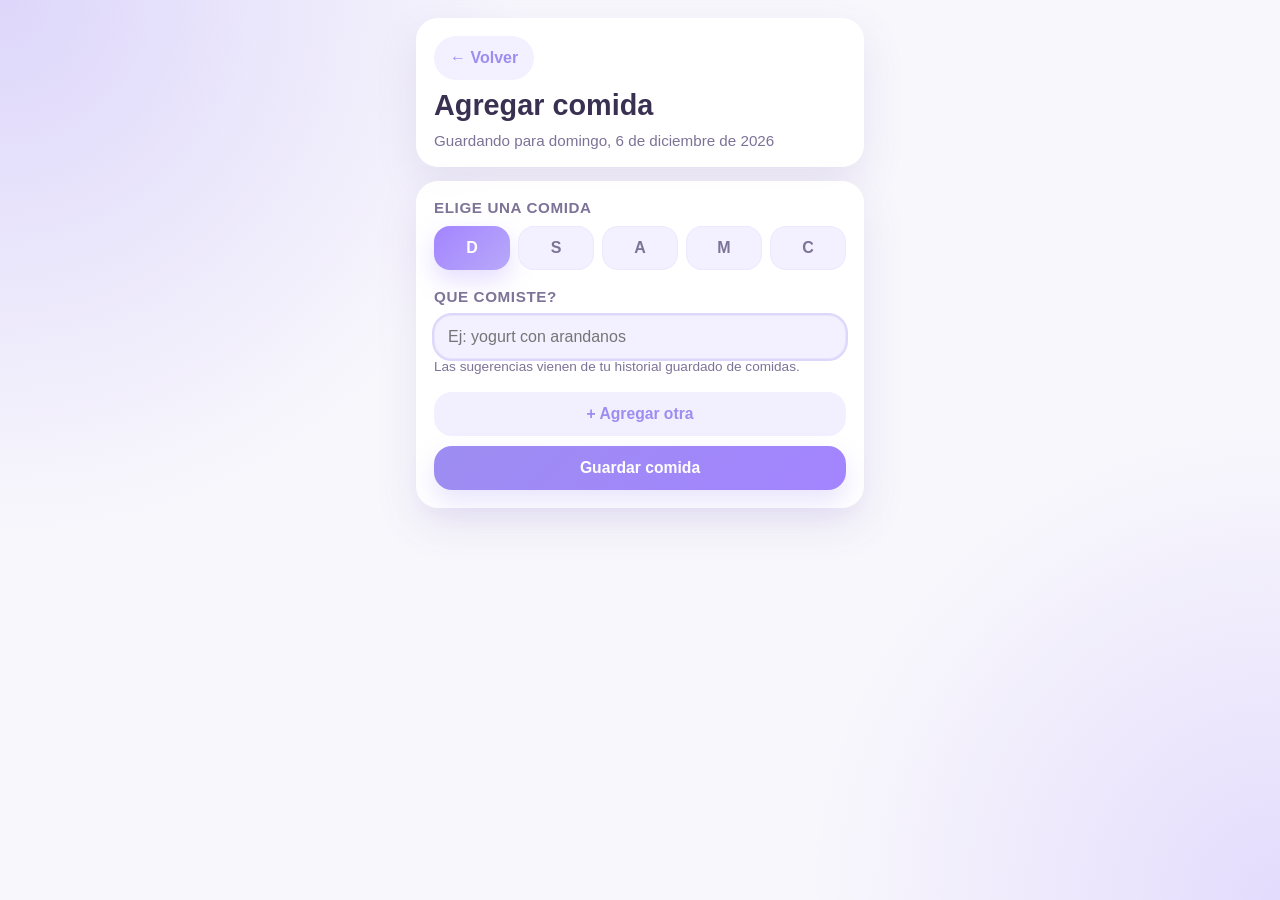
==== add-item.html @ 1f5be571 "primera versión completa" ====
<!DOCTYPE html>
<html lang="es">
<head>
  <meta charset="UTF-8">
  <meta name="viewport" content="width=device-width, initial-scale=1.0, viewport-fit=cover">
  <meta name="theme-color" content="#9d8df1">
  <meta name="apple-mobile-web-app-capable" content="yes">
  <meta name="apple-mobile-web-app-status-bar-style" content="default">
  <meta name="apple-mobile-web-app-title" content="Food Tracker">
  <title>Agregar comida</title>
  <link rel="manifest" href="manifest.webmanifest">
  <link rel="apple-touch-icon" href="assets/icons/icon-180.png">
  <link rel="stylesheet" href="styles.css">
</head>
<body class="page-food">
  <main class="app-shell">
    <section class="header-card">
      <a class="back-link" href="index.html">&larr; Volver</a>
      <h1>Agregar comida</h1>
      <p class="subcopy" id="dateLabel"></p>
    </section>

    <section class="form-card">
      <div>
        <p class="section-title">Elige una comida</p>
        <div class="meal-group" id="mealGroup">
          <div class="meal-option"><input checked id="meal-d" name="meal" type="radio" value="d"><label for="meal-d">d</label></div>
          <div class="meal-option"><input id="meal-s" name="meal" type="radio" value="s"><label for="meal-s">s</label></div>
          <div class="meal-option"><input id="meal-a" name="meal" type="radio" value="a"><label for="meal-a">a</label></div>
          <div class="meal-option"><input id="meal-m" name="meal" type="radio" value="m"><label for="meal-m">m</label></div>
          <div class="meal-option"><input id="meal-c" name="meal" type="radio" value="c"><label for="meal-c">c</label></div>
        </div>
      </div>

      <div>
        <p class="section-title">Que comiste?</p>
        <div class="inputs-stack" id="inputsStack"></div>
        <p class="hint">Las sugerencias vienen de tu historial guardado de comidas.</p>
      </div>

      <div class="button-row">
        <button class="ghost-button" id="addAnotherBtn" type="button">+ Agregar otra</button>
        <button class="save-button" id="saveBtn" type="button">Guardar comida</button>
      </div>
    </section>
  </main>

  <script src="js/shared.js"></script>
  <script src="js/pwa.js"></script>
  <script src="js/add-item.js"></script>
</body>
</html>
---- styles.css ----
:root {
  --bg: #f8f7fc;
  --panel: rgba(255, 255, 255, 0.94);
  --panel-strong: #ffffff;
  --panel-soft: #f3f0ff;
  --primary: #9d8df1;
  --secondary: #b8a9f9;
  --food: #a384ff;
  --symptom: #e2a0ff;
  --text: #3a3052;
  --muted: #7d7397;
  --shadow: 0 16px 40px rgba(118, 101, 180, 0.14);
  --radius-lg: 22px;
  --radius-md: 18px;
}

* {
  box-sizing: border-box;
  -webkit-tap-highlight-color: transparent;
}

html {
  scroll-behavior: smooth;
}

body {
  margin: 0;
  min-height: 100vh;
  font-family: "Trebuchet MS", "Segoe UI", sans-serif;
  color: var(--text);
}

body.page-home {
  background:
    radial-gradient(circle at top left, rgba(184, 169, 249, 0.4), transparent 34%),
    radial-gradient(circle at top right, rgba(226, 160, 255, 0.28), transparent 26%),
    var(--bg);
}

body.page-food {
  background:
    radial-gradient(circle at top left, rgba(184, 169, 249, 0.42), transparent 34%),
    radial-gradient(circle at bottom right, rgba(163, 132, 255, 0.24), transparent 30%),
    var(--bg);
}

body.page-symptom {
  background:
    radial-gradient(circle at top right, rgba(226, 160, 255, 0.36), transparent 34%),
    radial-gradient(circle at bottom left, rgba(184, 169, 249, 0.28), transparent 30%),
    var(--bg);
}

body.page-insights {
  background:
    radial-gradient(circle at top left, rgba(157, 141, 241, 0.34), transparent 34%),
    radial-gradient(circle at bottom right, rgba(99, 195, 178, 0.2), transparent 32%),
    var(--bg);
}

h1,
p {
  margin: 0;
}

.app-shell {
  max-width: 480px;
  min-height: 100vh;
  margin: 0 auto;
  padding: 18px 16px 24px;
  display: flex;
  flex-direction: column;
  gap: 14px;
}

.card-surface {
  background: var(--panel);
  border-radius: var(--radius-lg);
  box-shadow: var(--shadow);
  backdrop-filter: blur(10px);
}

.top-card,
.calendar-card,
.timeline-card,
.header-card,
.form-card {
  background: var(--panel);
  border-radius: var(--radius-lg);
  box-shadow: var(--shadow);
  backdrop-filter: blur(10px);
}

body.page-home .top-card,
body.page-home .calendar-card,
body.page-home .timeline-card {
  background: rgba(255, 255, 255, 0.92);
}

.top-card,
.header-card {
  padding: 18px;
  display: flex;
  flex-direction: column;
}

.top-card {
  gap: 14px;
}

.top-card-meta {
  display: flex;
  align-items: center;
  justify-content: space-between;
  gap: 12px;
}

.header-card {
  gap: 10px;
}

.eyebrow {
  font-size: 0.82rem;
  color: var(--muted);
  letter-spacing: 0.04em;
  text-transform: uppercase;
}

h1 {
  font-size: 1.8rem;
  line-height: 1.1;
}

.selected-date,
.subcopy {
  color: var(--muted);
  font-size: 0.95rem;
}

.action-row {
  display: grid;
  grid-template-columns: 1fr 1fr;
  gap: 12px;
}

.action-link,
.month-button,
.day-button,
.back-link,
.ghost-button,
.save-button,
.meal-option label,
.suggestion-pill,
.text-input {
  min-height: 44px;
}

.settings-link,
.action-link,

.danger-button {
  background: rgba(211, 83, 111, 0.14);
  color: #b63a57;
}
.back-link {
  text-decoration: none;
}

.insight-link {
  display: inline-flex;
  align-items: center;
  justify-content: center;
}

.settings-link,
.action-link,
.month-button,
.day-button,
.ghost-button,
.save-button,
.meal-option label,
.suggestion-pill {
  border: 0;
  cursor: pointer;
  text-decoration: none;
}

.action-link {
  padding: 13px 14px;
  border-radius: 18px;
  background: linear-gradient(135deg, var(--primary), var(--secondary));
  color: #fff;
  font-weight: 700;
  font-size: 0.96rem;
  text-align: center;
  box-shadow: 0 10px 24px rgba(157, 141, 241, 0.25);
}

.settings-link {
  display: inline-flex;
  align-items: center;
  justify-content: center;
  width: 44px;
  padding: 11px;
  border-radius: 999px;
  background: var(--panel-soft);
  color: var(--primary);
  font-size: 1.1rem;
  line-height: 1;
  font-weight: 700;
}

.calendar-card,
.form-card,
.timeline-card {
  display: flex;
  flex-direction: column;
}

.calendar-card {
  padding: 16px;
  gap: 14px;
}

.calendar-header {
  display: flex;
  align-items: center;
  justify-content: space-between;
  gap: 10px;
}

.calendar-header h2 {
  margin: 0;
  font-size: 1.1rem;
}

.month-button {
  width: 44px;
  border-radius: 14px;
  background: var(--panel-soft);
  color: var(--primary);
  font-size: 1.2rem;
  font-weight: 700;
}

.weekday-row,
.calendar-grid {
  display: grid;
  grid-template-columns: repeat(7, 1fr);
  gap: 8px;
}

.weekday {
  text-align: center;
  font-size: 0.76rem;
  color: var(--muted);
  font-weight: 700;
  padding-bottom: 4px;
  text-transform: uppercase;
}

.day-button {
  position: relative;
  padding: 8px 0 10px;
  border-radius: 16px;
  background: var(--panel-soft);
  color: var(--text);
  display: flex;
  flex-direction: column;
  align-items: center;
  justify-content: center;
  gap: 6px;
  min-height: 64px;
  font-size: 0.95rem;
  font-weight: 700;
}

.day-button.outside-month {
  opacity: 0.35;
}

.day-button.selected {
  background: linear-gradient(180deg, rgba(157, 141, 241, 0.2), rgba(184, 169, 249, 0.35));
  outline: 2px solid rgba(157, 141, 241, 0.38);
}

.day-button.today .day-number {
  color: var(--primary);
}

.day-markers {
  min-height: 10px;
  display: flex;
  align-items: center;
  gap: 4px;
}

.marker {
  width: 8px;
  height: 8px;
  border-radius: 50%;
}

.marker.food {
  background: var(--food);
}

.marker.symptom {
  background: var(--symptom);
}

.timeline-card {
  padding: 16px;
  gap: 14px;
  flex: 1;
  min-height: 0;
}

.timeline-header {
  display: flex;
  align-items: baseline;
  justify-content: space-between;
  gap: 12px;
}

.timeline-header h3,
.timeline-header p {
  margin: 0;
}

.timeline-header p {
  color: var(--muted);
  font-size: 0.9rem;
}

.timeline-list {
  overflow-y: auto;
  flex: 1;
  min-height: 220px;
  padding-right: 2px;
  display: flex;
  flex-direction: column;
  gap: 12px;
  scroll-behavior: smooth;
}

.timeline-entry,
.timeline-empty {
  border-radius: var(--radius-md);
  background: var(--panel-soft);
  padding: 14px;
}

.timeline-entry {
  display: flex;
  flex-direction: column;
  gap: 8px;
}

.timeline-entry.food {
  border-left: 5px solid var(--food);
}

.timeline-entry.symptom {
  border-left: 5px solid var(--symptom);
}

.timeline-topline {
  display: flex;
  justify-content: space-between;
  gap: 12px;
  align-items: center;
}

.entry-type,
.entry-meal {
  font-size: 0.82rem;
  font-weight: 700;
  letter-spacing: 0.02em;
}

.entry-type {
  padding: 6px 10px;
  border-radius: 999px;
  background: rgba(255, 255, 255, 0.9);
}

.entry-meal {
  color: var(--muted);
  text-transform: uppercase;
}

.entry-items {
  margin: 0;
  padding-left: 18px;
  display: flex;
  flex-direction: column;
  gap: 4px;
}

.timeline-empty {
  text-align: center;
  color: var(--muted);
  min-height: 140px;
  display: grid;
  place-items: center;
  padding: 24px;
}

.back-link {
  display: inline-flex;
  width: fit-content;
  align-items: center;
  justify-content: center;
  padding: 11px 16px;
  border-radius: 999px;
  background: var(--panel-soft);
  color: var(--primary);
  font-weight: 700;
}

.form-card {
  padding: 18px;
  gap: 18px;
}

.section-title {
  margin-bottom: 10px;
  font-size: 0.95rem;
  color: var(--muted);
  font-weight: 700;
  text-transform: uppercase;
  letter-spacing: 0.04em;
}

.meal-group {
  display: grid;
  grid-template-columns: repeat(5, 1fr);
  gap: 8px;
}

.meal-option input {
  position: absolute;
  opacity: 0;
  pointer-events: none;
}

.meal-option label {
  display: flex;
  align-items: center;
  justify-content: center;
  border-radius: 16px;
  background: var(--panel-soft);
  color: var(--muted);
  font-weight: 800;
  text-transform: uppercase;
  box-shadow: inset 0 0 0 1px rgba(157, 141, 241, 0.08);
}

body.page-food .meal-option input:checked + label {
  background: linear-gradient(135deg, var(--food), var(--secondary));
  color: #fff;
  box-shadow: 0 10px 24px rgba(163, 132, 255, 0.28);
}

body.page-symptom .meal-option input:checked + label {
  background: linear-gradient(135deg, var(--symptom), var(--secondary));
  color: #fff;
  box-shadow: 0 10px 24px rgba(226, 160, 255, 0.28);
}

.inputs-stack {
  display: flex;
  flex-direction: column;
  gap: 14px;
}

.input-block {
  position: relative;
  display: flex;
  flex-direction: column;
  gap: 8px;
}

.text-input {
  width: 100%;
  border: 0;
  border-radius: var(--radius-md);
  background: var(--panel-soft);
  padding: 0 14px;
  font-size: 1rem;
  color: var(--text);
  box-shadow: inset 0 0 0 1px rgba(157, 141, 241, 0.12);
}

body.page-food .text-input:focus {
  outline: 2px solid rgba(157, 141, 241, 0.35);
}

body.page-symptom .text-input:focus {
  outline: 2px solid rgba(226, 160, 255, 0.35);
}

.suggestions {
  display: none;
  flex-wrap: wrap;
  gap: 8px;
  padding: 2px;
}

.suggestions.visible {
  display: flex;
}

body.page-food .suggestion-pill {
  border-radius: 999px;
  padding: 10px 14px;
  background: rgba(163, 132, 255, 0.14);
  color: var(--food);
  font-weight: 700;
}

body.page-symptom .suggestion-pill {
  border-radius: 999px;
  padding: 10px 14px;
  background: rgba(226, 160, 255, 0.18);
  color: #8d55c2;
  font-weight: 700;
}

.button-row {
  display: flex;
  flex-direction: column;
  gap: 10px;
}

.settings-stats {
  display: flex;
  flex-direction: column;
  gap: 12px;
}

.settings-tools {
  display: flex;
  flex-direction: column;
  gap: 12px;
  margin-top: 8px;
}

.settings-stats-header {
  display: flex;
  align-items: baseline;
  justify-content: space-between;
  gap: 12px;
}

.settings-stats-header .section-title {
  margin-bottom: 0;
}

.settings-storage-note {
  font-size: 0.84rem;
  color: var(--muted);
  text-align: right;
}

.settings-helper,
.settings-feedback {
  font-size: 0.84rem;
  color: var(--muted);
}

.settings-feedback {
  min-height: 1.2em;
}

.settings-feedback.is-error {
  color: #b63a57;
}

.settings-stats-grid {
  display: grid;
  grid-template-columns: repeat(2, minmax(0, 1fr));
  gap: 10px;
}

.settings-stat-card {
  border-radius: var(--radius-md);
  background: var(--panel-soft);
  padding: 14px;
}

.settings-stat-card strong {
  display: block;
  font-size: 1.25rem;
}

.settings-stat-card span {
  display: block;
  margin-top: 4px;
  color: var(--muted);
  font-size: 0.85rem;
}

.ghost-button,
.save-button {
  width: 100%;
  border-radius: 18px;
  font-size: 0.98rem;
  font-weight: 800;
  padding: 13px 16px;
}

body.page-home .ghost-button {
  background: rgba(184, 169, 249, 0.18);
  color: var(--primary);
}

body.page-insights .ghost-button {
  background: rgba(157, 141, 241, 0.14);
  color: var(--primary);
}

body.page-food .ghost-button {
  background: rgba(184, 169, 249, 0.18);
  color: var(--primary);
}

body.page-symptom .ghost-button {
  background: rgba(226, 160, 255, 0.16);
  color: #8d55c2;
}

body.page-home .ghost-button.danger-button,
.danger-button {
  background: rgba(211, 83, 111, 0.14);
  color: #b63a57;
}

.ghost-button[disabled] {
  opacity: 0.55;
}

.settings-credit {
  margin: 0;
  font-size: 0.92rem;
  color: var(--muted);
  text-align: center;
}

.settings-credit a {
  color: var(--primary);
  font-weight: 700;
  text-decoration: none;
}

.settings-version {
  margin: -8px 0 0;
  font-size: 0.84rem;
  color: var(--muted);
  text-align: center;
}

@media (max-width: 360px) {
  .settings-stats-grid {
    grid-template-columns: 1fr;
  }

  .settings-stats-header {
    flex-direction: column;
    align-items: flex-start;
  }

  .settings-storage-note {
    text-align: left;
  }
}

body.page-food .save-button {
  background: linear-gradient(135deg, var(--primary), var(--food));
  color: #fff;
  box-shadow: 0 12px 26px rgba(157, 141, 241, 0.24);
}

body.page-symptom .save-button {
  background: linear-gradient(135deg, var(--primary), var(--symptom));
  color: #fff;
  box-shadow: 0 12px 26px rgba(184, 120, 224, 0.24);
}

.hint {
  font-size: 0.85rem;
  color: var(--muted);
}

.summary-grid,
.filter-grid,
.metric-grid {
  display: grid;
  gap: 12px;
}

.summary-grid,
.metric-grid {
  grid-template-columns: repeat(3, minmax(0, 1fr));
}

.filter-grid {
  grid-template-columns: repeat(3, minmax(0, 1fr));
}

.summary-pill,
.metric-card {
  border-radius: var(--radius-md);
  background: var(--panel-soft);
  padding: 14px;
}

.summary-pill strong,
.metric-card strong {
  display: block;
  font-size: 1.1rem;
}

.summary-pill span,
.metric-card span,
.field-label,
.matrix-help,
.detail-copy,
.example-list,
.empty-panel {
  color: var(--muted);
}

.field-stack {
  display: flex;
  flex-direction: column;
  gap: 8px;
}

.field-label {
  font-size: 0.82rem;
  font-weight: 700;
  letter-spacing: 0.03em;
  text-transform: uppercase;
}

select.text-input {
  appearance: none;
}

.matrix-section,
.detail-section {
  display: flex;
  flex-direction: column;
  gap: 14px;
}

.matrix-wrap {
  overflow: auto;
  border-radius: var(--radius-md);
  background: var(--panel-soft);
}

.correlation-matrix {
  width: 100%;
  min-width: 580px;
  border-collapse: separate;
  border-spacing: 0;
}

.correlation-matrix th,
.correlation-matrix td {
  min-width: 108px;
  padding: 0;
  border-bottom: 1px solid rgba(157, 141, 241, 0.12);
  border-right: 1px solid rgba(157, 141, 241, 0.12);
}

.correlation-matrix th {
  position: sticky;
  top: 0;
  z-index: 2;
  background: rgba(255, 255, 255, 0.96);
}

.correlation-matrix th:first-child {
  left: 0;
  z-index: 3;
}

.row-label {
  position: sticky;
  left: 0;
  z-index: 1;
  min-width: 144px;
  background: rgba(255, 255, 255, 0.96);
  padding: 14px 12px;
  font-size: 0.92rem;
  text-align: left;
}

.cell-button {
  width: 100%;
  min-height: 76px;
  border: 0;
  padding: 12px 10px;
  background: rgba(157, 141, 241, var(--heat, 0.06));
  color: var(--text);
  display: flex;
  flex-direction: column;
  align-items: center;
  justify-content: center;
  gap: 4px;
  font: inherit;
  cursor: pointer;
}

.cell-button.is-empty {
  cursor: default;
  background: rgba(157, 141, 241, 0.04);
}

.cell-button.is-selected {
  outline: 2px solid rgba(99, 195, 178, 0.7);
  outline-offset: -2px;
}

.cell-rate {
  font-size: 1rem;
  font-weight: 800;
}

.cell-meta {
  font-size: 0.75rem;
  color: var(--muted);
}

.detail-heading {
  display: flex;
  align-items: baseline;
  justify-content: space-between;
  gap: 12px;
}

.detail-heading h3,
.detail-heading p,
.example-list {
  margin: 0;
}

.example-list {
  padding-left: 18px;
  display: flex;
  flex-direction: column;
  gap: 6px;
}

.empty-panel {
  min-height: 120px;
  display: grid;
  place-items: center;
  text-align: center;
  padding: 18px;
  border-radius: var(--radius-md);
  background: var(--panel-soft);
}

@media (max-width: 360px) {
  .action-row {
    grid-template-columns: 1fr;
  }

  .day-button {
    min-height: 58px;
  }
}

@media (max-width: 460px) {
  .summary-grid,
  .filter-grid,
  .metric-grid {
    grid-template-columns: 1fr;
  }

  .row-label {
    min-width: 120px;
  }
}
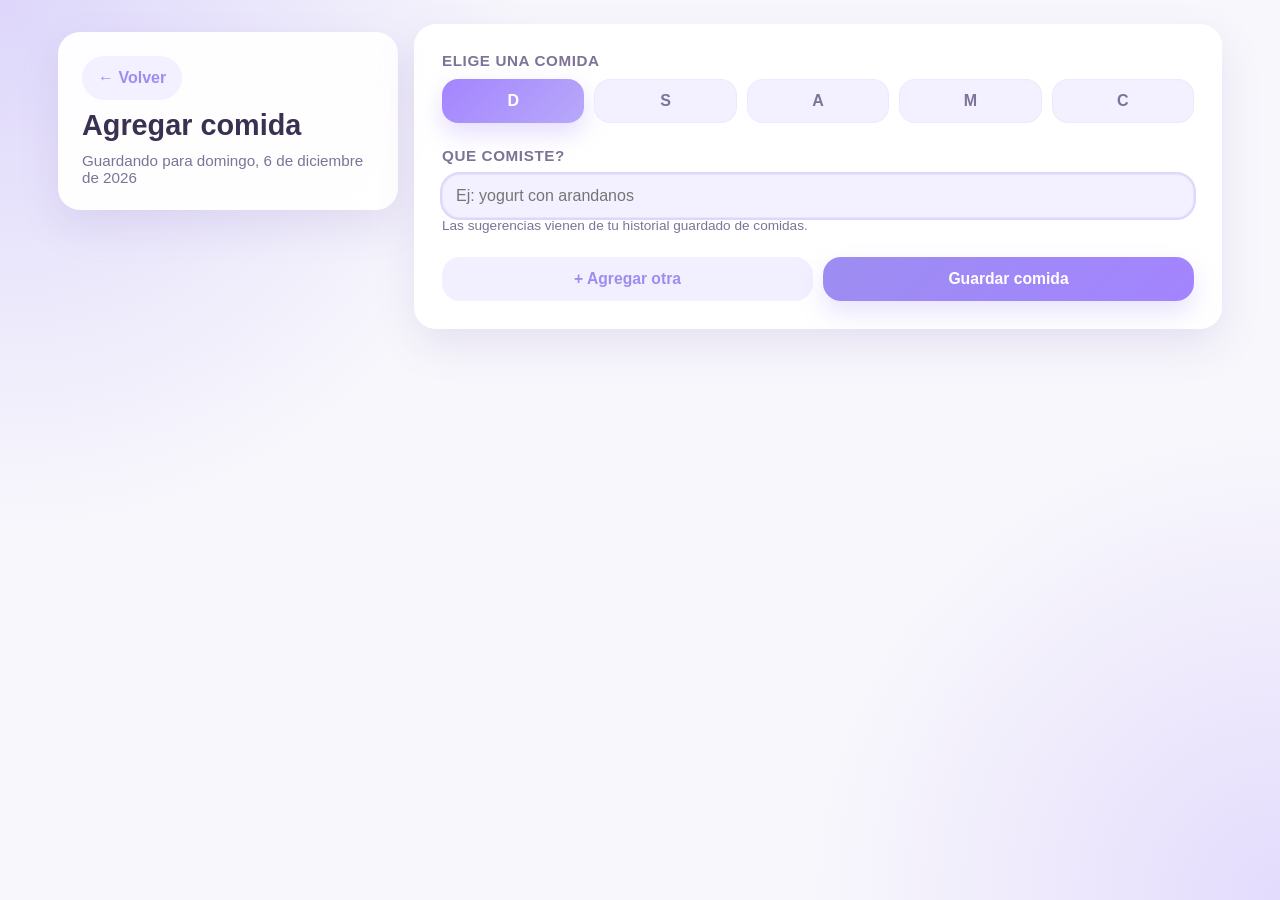
==== commit 8b47d10b: "cambios en layout para desktop" ====
--- a/add-item.html
+++ b/add-item.html
@@ -13,7 +13,7 @@
   <link rel="stylesheet" href="styles.css">
 </head>
 <body class="page-food">
-  <main class="app-shell">
+  <main class="app-shell form-shell">
     <section class="header-card">
       <a class="back-link" href="index.html">&larr; Volver</a>
       <h1>Agregar comida</h1>
--- a/styles.css
+++ b/styles.css
@@ -143,6 +143,12 @@
   gap: 12px;
 }
 
+.hero-actions {
+  display: flex;
+  flex-direction: column;
+  gap: 12px;
+}
+
 .action-link,
 .month-button,
 .day-button,
@@ -355,6 +361,8 @@
   display: flex;
   flex-direction: column;
   gap: 8px;
+  color: inherit;
+  text-decoration: none;
 }
 
 .timeline-entry.food {
@@ -370,6 +378,11 @@
   justify-content: space-between;
   gap: 12px;
   align-items: center;
+}
+
+.timeline-entry:focus-visible {
+  outline: 2px solid rgba(157, 141, 241, 0.38);
+  outline-offset: 2px;
 }
 
 .entry-type,
@@ -887,3 +900,219 @@
     min-width: 120px;
   }
 }
+
+@media (min-width: 1024px) {
+  body {
+    overflow-x: hidden;
+  }
+
+  .app-shell {
+    max-width: 1360px;
+    padding: 24px 28px 28px;
+    gap: 16px;
+  }
+
+  .dashboard-shell {
+    display: grid;
+    grid-template-columns: minmax(300px, 1fr) minmax(640px, 2fr);
+    grid-template-areas:
+      "calendar hero"
+      "calendar timeline";
+    grid-template-rows: auto minmax(0, 1fr);
+    align-items: stretch;
+    height: calc(100vh - 52px);
+  }
+
+  .dashboard-shell .top-card {
+    grid-area: hero;
+    padding: 20px;
+    gap: 10px;
+    display: grid;
+    grid-template-columns: minmax(0, 1.2fr) minmax(280px, 0.8fr);
+    grid-template-areas:
+      "meta meta"
+      "title actions"
+      "date actions";
+    align-items: start;
+  }
+
+  .dashboard-shell .top-card-meta {
+    grid-area: meta;
+  }
+
+  .dashboard-shell .top-card h1 {
+    grid-area: title;
+    margin: 0;
+    align-self: end;
+  }
+
+  .dashboard-shell .selected-date {
+    grid-area: date;
+    align-self: start;
+  }
+
+  .dashboard-shell .hero-actions {
+    grid-area: actions;
+    align-self: stretch;
+    justify-content: center;
+  }
+
+  .dashboard-shell .calendar-card {
+    grid-area: calendar;
+    padding: 18px;
+    gap: 10px;
+    height: 100%;
+  }
+
+  .dashboard-shell .timeline-card {
+    grid-area: timeline;
+    padding: 24px;
+    min-height: 0;
+    height: 100%;
+  }
+
+  .dashboard-shell h1 {
+    font-size: 2.2rem;
+    max-width: 10ch;
+  }
+
+  .dashboard-shell .selected-date {
+    font-size: 1rem;
+  }
+
+  .dashboard-shell .action-row {
+    grid-template-columns: 1fr 1fr;
+  }
+
+  .dashboard-shell .insight-link {
+    margin-top: 0;
+  }
+
+  .dashboard-shell .day-button {
+    min-height: 64px;
+    padding: 8px 0 10px;
+  }
+
+  .dashboard-shell .timeline-list {
+    min-height: 0;
+  }
+
+  .form-shell {
+    max-width: 1220px;
+    display: grid;
+    grid-template-columns: minmax(280px, 340px) minmax(0, 1fr);
+    align-items: start;
+  }
+
+  .form-shell .header-card {
+    position: sticky;
+    top: 32px;
+    padding: 24px;
+  }
+
+  .form-shell .form-card {
+    padding: 28px;
+    gap: 24px;
+  }
+
+  .form-shell .meal-group {
+    grid-template-columns: repeat(5, minmax(92px, 1fr));
+    gap: 10px;
+  }
+
+  .form-shell .inputs-stack {
+    gap: 16px;
+  }
+
+  .form-shell .button-row {
+    flex-direction: row;
+    flex-wrap: wrap;
+  }
+
+  .form-shell .button-row > * {
+    flex: 1 1 220px;
+  }
+
+  .insights-shell {
+    max-width: 1380px;
+    display: grid;
+    grid-template-columns: minmax(280px, 340px) minmax(0, 1fr);
+    grid-template-areas:
+      "header matrix"
+      "filters matrix"
+      "filters detail";
+    align-items: start;
+  }
+
+  .insights-shell .header-card {
+    grid-area: header;
+    padding: 24px;
+  }
+
+  .insights-shell .form-card:not(.matrix-section):not(.detail-section) {
+    grid-area: filters;
+    padding: 24px;
+  }
+
+  .insights-shell .matrix-section {
+    grid-area: matrix;
+    padding: 24px;
+  }
+
+  .insights-shell .detail-section {
+    grid-area: detail;
+    padding: 24px;
+  }
+
+  .insights-shell .filter-grid {
+    grid-template-columns: 1fr;
+  }
+
+  .insights-shell .summary-grid {
+    grid-template-columns: repeat(3, minmax(0, 1fr));
+  }
+
+  .insights-shell .matrix-wrap {
+    max-height: 60vh;
+  }
+
+  .settings-shell {
+    max-width: 1260px;
+    display: grid;
+    grid-template-columns: minmax(280px, 340px) minmax(0, 1fr);
+    align-items: start;
+  }
+
+  .settings-shell .header-card {
+    position: sticky;
+    top: 32px;
+    padding: 24px;
+  }
+
+  .settings-shell .form-card {
+    padding: 28px;
+    gap: 24px;
+  }
+
+  .settings-shell .settings-stats-grid {
+    grid-template-columns: repeat(4, minmax(0, 1fr));
+  }
+
+  .settings-shell .settings-tools {
+    gap: 16px;
+  }
+
+  .settings-shell .button-row {
+    flex-direction: row;
+    flex-wrap: wrap;
+  }
+
+  .settings-shell .button-row > * {
+    flex: 1 1 220px;
+  }
+
+  .settings-shell .settings-credit,
+  .settings-shell .settings-version {
+    text-align: left;
+  }
+}
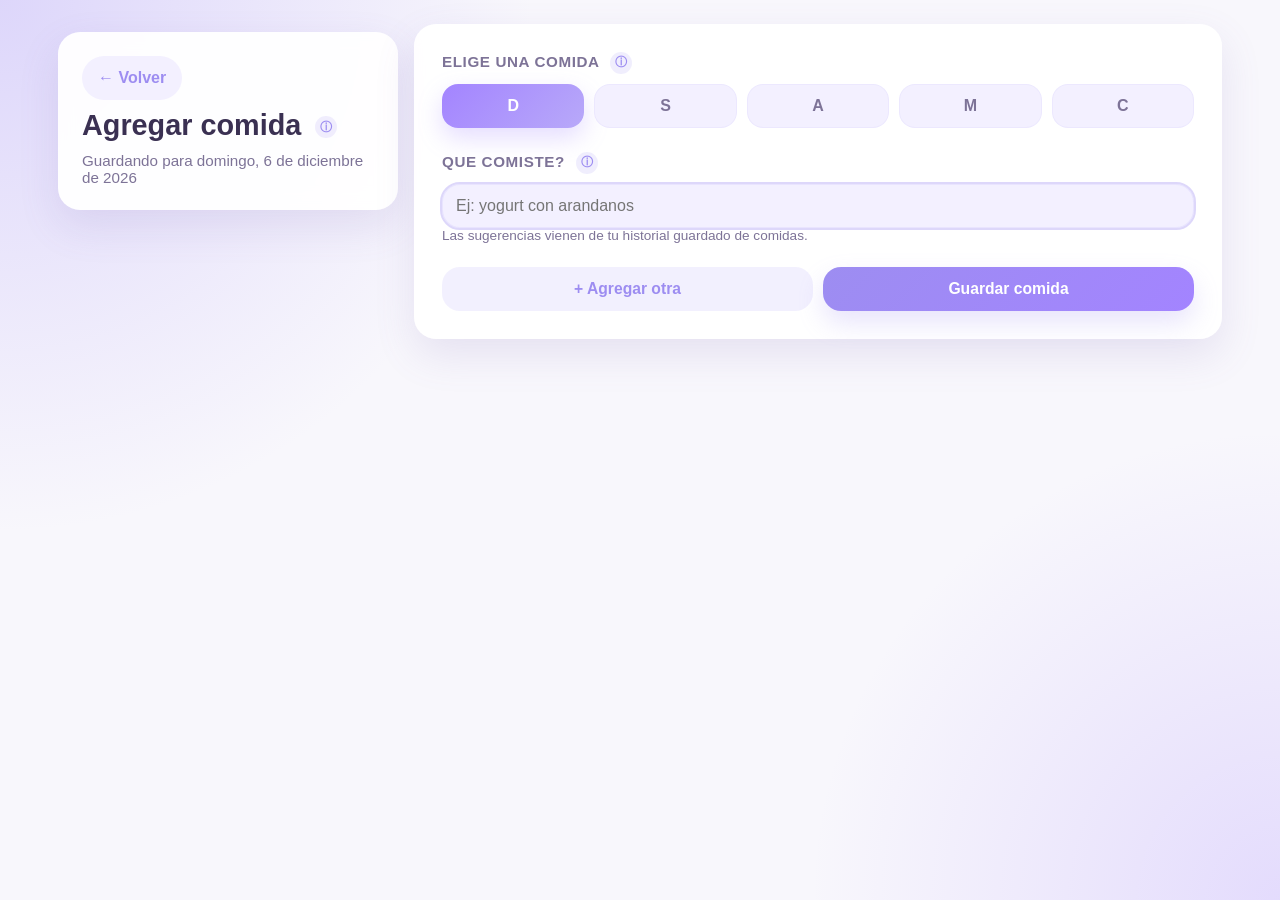
==== commit 71b559ef: "cambios y docu" ====
--- a/add-item.html
+++ b/add-item.html
@@ -16,13 +16,13 @@
   <main class="app-shell form-shell">
     <section class="header-card">
       <a class="back-link" href="index.html">&larr; Volver</a>
-      <h1>Agregar comida</h1>
+      <h1>Agregar comida <button class="info-btn" type="button" aria-label="Información" data-info-title="Agregar comida" data-info-body="Registrá los alimentos que comiste en un momento específico del día. Podés agregar varios alimentos a la vez y las sugerencias se generan a partir de tu historial.">ⓘ</button></h1>
       <p class="subcopy" id="dateLabel"></p>
     </section>
 
     <section class="form-card">
       <div>
-        <p class="section-title">Elige una comida</p>
+        <p class="section-title">Elige una comida <button class="info-btn" type="button" aria-label="Información" data-info-title="Momento del día" data-info-body="Elegí en qué franja horaria comiste: D (desayuno), S (snack), A (almuerzo), M (merienda) o C (cena).">ⓘ</button></p>
         <div class="meal-group" id="mealGroup">
           <div class="meal-option"><input checked id="meal-d" name="meal" type="radio" value="d"><label for="meal-d">d</label></div>
           <div class="meal-option"><input id="meal-s" name="meal" type="radio" value="s"><label for="meal-s">s</label></div>
@@ -33,7 +33,7 @@
       </div>
 
       <div>
-        <p class="section-title">Que comiste?</p>
+        <p class="section-title">Que comiste? <button class="info-btn" type="button" aria-label="Información" data-info-title="¿Qué comiste?" data-info-body="Escribí el nombre de cada alimento por separado. Las sugerencias salen de tu historial. Tocá '+ Agregar otra' para incluir más items en la misma comida.">ⓘ</button></p>
         <div class="inputs-stack" id="inputsStack"></div>
         <p class="hint">Las sugerencias vienen de tu historial guardado de comidas.</p>
       </div>
--- a/styles.css
+++ b/styles.css
@@ -58,6 +58,20 @@
     var(--bg);
 }
 
+body.page-summary {
+  background:
+    radial-gradient(circle at top left, rgba(157, 141, 241, 0.34), transparent 34%),
+    radial-gradient(circle at bottom right, rgba(99, 195, 178, 0.2), transparent 32%),
+    var(--bg);
+}
+
+body.page-history {
+  background:
+    radial-gradient(circle at top right, rgba(157, 141, 241, 0.28), transparent 32%),
+    radial-gradient(circle at bottom left, rgba(99, 195, 178, 0.18), transparent 28%),
+    var(--bg);
+}
+
 h1,
 p {
   margin: 0;
@@ -322,6 +336,12 @@
   min-height: 0;
 }
 
+.home-insights-panel {
+  display: grid;
+  grid-template-columns: repeat(auto-fit, minmax(210px, 1fr));
+  gap: 12px;
+}
+
 .timeline-header {
   display: flex;
   align-items: baseline;
@@ -409,6 +429,177 @@
   display: flex;
   flex-direction: column;
   gap: 4px;
+}
+
+.timeline-meta {
+  display: flex;
+  flex-direction: column;
+  gap: 8px;
+}
+
+.entry-severity {
+  width: fit-content;
+  padding: 6px 10px;
+  border-radius: 999px;
+  background: rgba(226, 160, 255, 0.18);
+  color: #8d55c2;
+  font-size: 0.78rem;
+  font-weight: 700;
+}
+
+.entry-note {
+  margin: 0;
+  color: var(--muted);
+  font-size: 0.9rem;
+  line-height: 1.45;
+}
+
+.sample-warning,
+.insight-note {
+  margin: 0;
+  color: var(--muted);
+  font-size: 0.84rem;
+}
+
+.sample-warning {
+  padding: 10px 12px;
+  border-radius: 14px;
+  background: rgba(255, 198, 107, 0.22);
+  color: #8f5a15;
+}
+
+.home-insight-block,
+.leader-card,
+.history-group {
+  border-radius: var(--radius-md);
+  background: var(--panel-soft);
+}
+
+.home-insight-block {
+  padding: 14px;
+  display: flex;
+  flex-direction: column;
+  gap: 12px;
+}
+
+.compact-title {
+  margin-bottom: 0;
+}
+
+.trigger-list,
+.history-results,
+.history-group-list {
+  display: flex;
+  flex-direction: column;
+  gap: 10px;
+}
+
+.trigger-card {
+  display: flex;
+  flex-direction: column;
+  gap: 6px;
+  padding: 12px;
+  border-radius: 16px;
+  background: rgba(255, 255, 255, 0.72);
+  color: inherit;
+  text-decoration: none;
+}
+
+.trigger-card strong {
+  font-size: 0.95rem;
+}
+
+.trigger-card span,
+.trend-label,
+.history-date,
+.leader-list {
+  color: var(--muted);
+}
+
+.trend-chart {
+  display: grid;
+  grid-template-columns: repeat(auto-fit, minmax(30px, 1fr));
+  gap: 8px;
+  align-items: end;
+  min-height: 110px;
+}
+
+.trend-column {
+  display: flex;
+  flex-direction: column;
+  align-items: center;
+  gap: 8px;
+}
+
+.trend-bars {
+  min-height: 76px;
+  width: 100%;
+  display: flex;
+  align-items: end;
+  justify-content: center;
+  gap: 4px;
+}
+
+.trend-bar {
+  width: 11px;
+  border-radius: 999px 999px 4px 4px;
+  display: inline-block;
+}
+
+.trend-bar.food {
+  background: var(--food);
+}
+
+.trend-bar.symptom {
+  background: var(--symptom);
+}
+
+.trend-label {
+  font-size: 0.72rem;
+  font-weight: 700;
+}
+
+.leader-grid {
+  display: grid;
+  grid-template-columns: repeat(2, minmax(0, 1fr));
+  gap: 10px;
+}
+
+.leader-card {
+  padding: 12px;
+}
+
+.leader-card strong {
+  display: block;
+  margin-bottom: 10px;
+}
+
+.leader-list {
+  margin: 0;
+  padding-left: 18px;
+  display: flex;
+  flex-direction: column;
+  gap: 6px;
+}
+
+.compact-empty {
+  min-height: 96px;
+}
+
+.history-results {
+  min-height: 280px;
+}
+
+.history-group {
+  padding: 14px;
+}
+
+.history-date {
+  margin: 0 0 12px;
+  font-size: 0.82rem;
+  font-weight: 700;
+  text-transform: uppercase;
+  letter-spacing: 0.04em;
 }
 
 .timeline-empty {
@@ -506,6 +697,13 @@
   box-shadow: inset 0 0 0 1px rgba(157, 141, 241, 0.12);
 }
 
+.text-area {
+  min-height: 108px;
+  padding: 14px;
+  resize: vertical;
+  font: inherit;
+}
+
 body.page-food .text-input:focus {
   outline: 2px solid rgba(157, 141, 241, 0.35);
 }
@@ -672,6 +870,74 @@
   font-size: 0.84rem;
   color: var(--muted);
   text-align: center;
+}
+
+.reminder-toggle {
+  display: flex;
+  align-items: center;
+  justify-content: space-between;
+  padding: 10px 0;
+  cursor: pointer;
+  user-select: none;
+  gap: 12px;
+}
+
+.reminder-toggle input[type="checkbox"] {
+  appearance: none;
+  -webkit-appearance: none;
+  flex-shrink: 0;
+  width: 46px;
+  height: 26px;
+  border-radius: 13px;
+  background: rgba(125, 115, 151, 0.3);
+  cursor: pointer;
+  position: relative;
+  transition: background 0.22s;
+  margin: 0;
+}
+
+.reminder-toggle input[type="checkbox"]::after {
+  content: "";
+  position: absolute;
+  top: 3px;
+  left: 3px;
+  width: 20px;
+  height: 20px;
+  border-radius: 50%;
+  background: #fff;
+  box-shadow: 0 1px 4px rgba(0, 0, 0, 0.18);
+  transition: transform 0.22s;
+}
+
+.reminder-toggle input[type="checkbox"]:checked {
+  background: var(--primary);
+}
+
+.reminder-toggle input[type="checkbox"]:checked::after {
+  transform: translateX(20px);
+}
+
+.reminder-time-row {
+  display: flex;
+  align-items: center;
+  justify-content: space-between;
+  padding: 4px 0 8px;
+  gap: 12px;
+}
+
+.reminder-time-label {
+  font-size: 0.95rem;
+  color: var(--text);
+}
+
+.reminder-time-input {
+  padding: 8px 12px;
+  border-radius: var(--radius-md);
+  border: 1.5px solid rgba(157, 141, 241, 0.3);
+  background: var(--panel-soft);
+  color: var(--text);
+  font-size: 0.95rem;
+  font-family: inherit;
 }
 
 @media (max-width: 360px) {
@@ -879,6 +1145,45 @@
   background: var(--panel-soft);
 }
 
+.safe-tags {
+  display: flex;
+  flex-wrap: wrap;
+  gap: 8px;
+}
+
+.safe-tag {
+  display: inline-flex;
+  align-items: center;
+  padding: 6px 12px;
+  border-radius: 99px;
+  background: rgba(99, 195, 178, 0.15);
+  color: var(--text);
+  font-size: 0.88rem;
+  font-weight: 600;
+}
+
+.cooccur-table {
+  width: 100%;
+  border-collapse: separate;
+  border-spacing: 0;
+  font-size: 0.9rem;
+}
+
+.cooccur-table th,
+.cooccur-table td {
+  padding: 10px 12px;
+  text-align: left;
+  border-bottom: 1px solid rgba(157, 141, 241, 0.12);
+}
+
+.cooccur-table th {
+  font-size: 0.78rem;
+  font-weight: 700;
+  text-transform: uppercase;
+  letter-spacing: 0.04em;
+  color: var(--muted);
+}
+
 @media (max-width: 360px) {
   .action-row {
     grid-template-columns: 1fr;
@@ -893,6 +1198,10 @@
   .summary-grid,
   .filter-grid,
   .metric-grid {
+    grid-template-columns: 1fr;
+  }
+
+  .leader-grid {
     grid-template-columns: 1fr;
   }
 
@@ -1115,4 +1424,164 @@
   .settings-shell .settings-version {
     text-align: left;
   }
-}
+
+  .summary-shell {
+    max-width: 1260px;
+    display: grid;
+    grid-template-columns: minmax(280px, 340px) minmax(0, 1fr);
+    align-items: start;
+  }
+
+  .summary-shell .header-card {
+    position: sticky;
+    top: 32px;
+    padding: 24px;
+  }
+
+  .summary-shell .form-card {
+    padding: 28px;
+    gap: 24px;
+  }
+
+  .history-shell {
+    max-width: 1260px;
+    display: grid;
+    grid-template-columns: minmax(280px, 340px) minmax(0, 1fr);
+    align-items: start;
+  }
+
+  .history-shell .header-card {
+    position: sticky;
+    top: 32px;
+    padding: 24px;
+  }
+
+  .history-shell .form-card {
+    padding: 28px;
+    gap: 24px;
+  }
+
+  .history-shell .history-filter-grid {
+    grid-template-columns: repeat(3, minmax(0, 1fr));
+  }
+}
+
+/* ── Info buttons & modal ─────────────────────────── */
+.info-btn {
+  display: inline-flex;
+  align-items: center;
+  justify-content: center;
+  width: 22px;
+  height: 22px;
+  min-height: 0;
+  border-radius: 50%;
+  border: 0;
+  background: rgba(157, 141, 241, 0.15);
+  color: var(--primary);
+  font-size: 0.72rem;
+  font-weight: 800;
+  cursor: pointer;
+  vertical-align: middle;
+  margin-left: 6px;
+  flex-shrink: 0;
+  line-height: 1;
+  padding: 0;
+}
+
+.calendar-header-title {
+  display: flex;
+  align-items: center;
+  gap: 4px;
+}
+
+.info-modal-overlay {
+  position: fixed;
+  inset: 0;
+  z-index: 1000;
+  background: rgba(58, 48, 82, 0.45);
+  display: flex;
+  align-items: flex-end;
+  justify-content: center;
+  padding: 16px;
+  backdrop-filter: blur(4px);
+  animation: infoOverlayIn 0.18s ease;
+}
+
+.info-modal-overlay.is-closing {
+  animation: infoOverlayOut 0.16s ease forwards;
+}
+
+@keyframes infoOverlayIn {
+  from { opacity: 0; }
+  to { opacity: 1; }
+}
+
+@keyframes infoOverlayOut {
+  from { opacity: 1; }
+  to { opacity: 0; }
+}
+
+.info-modal {
+  width: 100%;
+  max-width: 440px;
+  background: var(--panel-strong);
+  border-radius: var(--radius-lg);
+  box-shadow: 0 24px 60px rgba(58, 48, 82, 0.22);
+  padding: 22px 20px 24px;
+  display: flex;
+  flex-direction: column;
+  gap: 12px;
+  animation: infoModalIn 0.22s cubic-bezier(0.22, 1, 0.36, 1);
+}
+
+.info-modal-overlay.is-closing .info-modal {
+  animation: infoModalOut 0.16s ease forwards;
+}
+
+@keyframes infoModalIn {
+  from { transform: translateY(28px); opacity: 0; }
+  to { transform: translateY(0); opacity: 1; }
+}
+
+@keyframes infoModalOut {
+  from { transform: translateY(0); opacity: 1; }
+  to { transform: translateY(16px); opacity: 0; }
+}
+
+.info-modal-header {
+  display: flex;
+  align-items: center;
+  justify-content: space-between;
+  gap: 12px;
+}
+
+.info-modal-title {
+  margin: 0;
+  font-size: 1rem;
+  font-weight: 800;
+  color: var(--text);
+}
+
+.info-modal-close {
+  display: inline-flex;
+  align-items: center;
+  justify-content: center;
+  width: 32px;
+  height: 32px;
+  min-height: 0;
+  border-radius: 50%;
+  border: 0;
+  background: var(--panel-soft);
+  color: var(--muted);
+  font-size: 1.1rem;
+  cursor: pointer;
+  flex-shrink: 0;
+  padding: 0;
+}
+
+.info-modal-body {
+  margin: 0;
+  font-size: 0.95rem;
+  color: var(--muted);
+  line-height: 1.55;
+}
